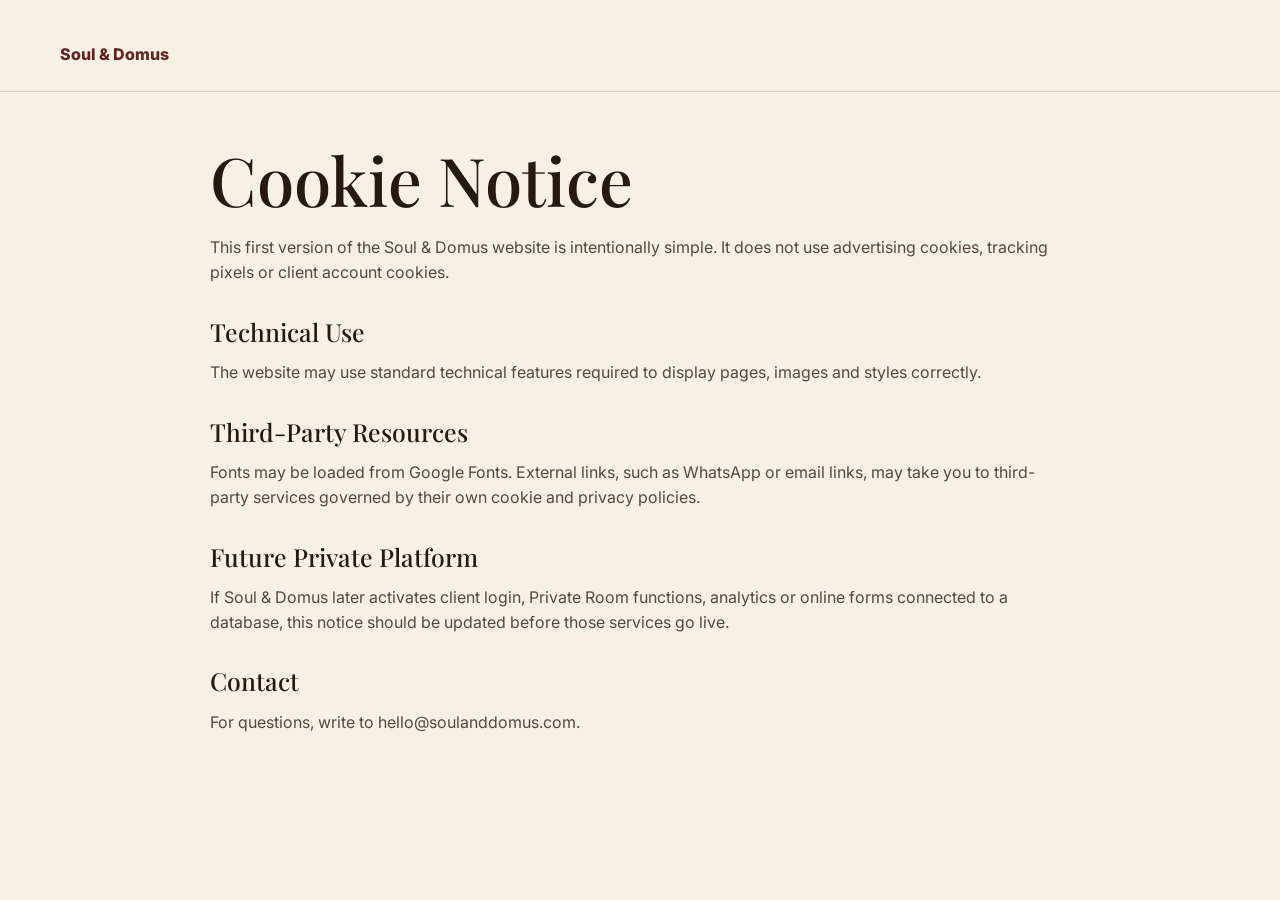
==== cookie.html @ 6a7084a2 "Add files via upload" ====
<!doctype html>
<html lang="en">
  <head>
    <meta charset="utf-8" />
    <meta name="viewport" content="width=device-width, initial-scale=1" />
    <title>Cookie Notice | Soul & Domus</title>
    <meta name="robots" content="index,follow" />
    <link rel="canonical" href="https://www.soulanddomus.com/cookie" />
    <link rel="preconnect" href="https://fonts.googleapis.com" />
    <link rel="preconnect" href="https://fonts.gstatic.com" crossorigin />
    <link
      href="https://fonts.googleapis.com/css2?family=Inter:wght@400;500;600;700&family=Playfair+Display:wght@500;600;700&display=swap"
      rel="stylesheet"
    />
    <link rel="stylesheet" href="styles.css" />
  </head>
  <body class="legal-page">
    <header class="legal-header">
      <div class="container">
        <a href="/">Soul &amp; Domus</a>
      </div>
    </header>
    <main class="legal-content">
      <h1>Cookie Notice</h1>
      <p>
        This first version of the Soul &amp; Domus website is intentionally simple.
        It does not use advertising cookies, tracking pixels or client account
        cookies.
      </p>

      <h2>Technical Use</h2>
      <p>
        The website may use standard technical features required to display pages,
        images and styles correctly.
      </p>

      <h2>Third-Party Resources</h2>
      <p>
        Fonts may be loaded from Google Fonts. External links, such as WhatsApp
        or email links, may take you to third-party services governed by their
        own cookie and privacy policies.
      </p>

      <h2>Future Private Platform</h2>
      <p>
        If Soul &amp; Domus later activates client login, Private Room functions,
        analytics or online forms connected to a database, this notice should be
        updated before those services go live.
      </p>

      <h2>Contact</h2>
      <p>For questions, write to hello@soulanddomus.com.</p>
    </main>
  </body>
</html>
---- styles.css ----
:root {
  --ink: #26190f;
  --espresso: #160f0a;
  --brown: #3a2618;
  --warm: #8c663e;
  --gold: #c69a54;
  --cream: #f7f0e5;
  --silk: #fffaf2;
  --line: rgba(68, 42, 25, 0.18);
  --green: #173b33;
  --wine: #622520;
  --shadow: 0 24px 80px rgba(29, 17, 9, 0.14);
  --serif: "Playfair Display", Georgia, serif;
  --sans: "Inter", Arial, sans-serif;
}

* {
  box-sizing: border-box;
}

html {
  scroll-behavior: smooth;
}

body {
  margin: 0;
  font-family: var(--sans);
  color: var(--ink);
  background: var(--silk);
  line-height: 1.55;
  overflow-x: hidden;
}

img {
  display: block;
  max-width: 100%;
}

a {
  color: inherit;
}

.skip-link {
  position: absolute;
  left: -999px;
  top: 12px;
  z-index: 1000;
  background: var(--silk);
  padding: 10px 14px;
}

.skip-link:focus {
  left: 12px;
}

.container {
  width: min(1160px, calc(100% - 32px));
  margin: 0 auto;
}

.site-header {
  position: fixed;
  top: 0;
  left: 0;
  right: 0;
  z-index: 50;
  display: flex;
  align-items: center;
  justify-content: space-between;
  gap: 14px;
  padding: 18px clamp(18px, 4vw, 54px);
  color: var(--silk);
  background: linear-gradient(180deg, rgba(22, 15, 10, 0.82), rgba(22, 15, 10, 0.34));
  backdrop-filter: blur(18px);
  border-bottom: 1px solid rgba(255, 250, 242, 0.12);
}

.brand {
  display: inline-flex;
  align-items: center;
  gap: 12px;
  text-decoration: none;
  min-width: 220px;
}

.brand img {
  width: 38px;
  height: 38px;
}

.brand strong {
  display: block;
  font-family: var(--serif);
  font-size: 1.05rem;
  font-weight: 600;
  letter-spacing: 0;
}

.brand small {
  display: block;
  font-size: 0.56rem;
  text-transform: uppercase;
  letter-spacing: 0.12em;
  opacity: 0.78;
  white-space: nowrap;
}

.nav {
  display: flex;
  gap: clamp(12px, 1.6vw, 22px);
  font-size: 0.77rem;
}

.nav a,
.header-cta,
.text-link {
  text-decoration: none;
}

.nav a {
  opacity: 0.84;
}

.nav a:hover,
.header-cta:hover,
.text-link:hover {
  color: var(--gold);
}

.header-cta {
  padding: 10px 16px;
  border: 1px solid rgba(255, 250, 242, 0.36);
  border-radius: 6px;
  font-size: 0.78rem;
  text-transform: uppercase;
  letter-spacing: 0.1em;
}

.hero {
  min-height: 92vh;
  position: relative;
  display: grid;
  align-items: end;
  overflow: hidden;
  color: var(--silk);
  padding: 132px 0 56px;
}

.hero-media,
.hero-shade {
  position: absolute;
  inset: 0;
}

.hero-media {
  background-image: url("assets/charme-landscape-house.png");
  background-size: cover;
  background-position: center;
}

.hero-shade {
  background:
    linear-gradient(90deg, rgba(14, 9, 5, 0.88) 0%, rgba(14, 9, 5, 0.7) 38%, rgba(14, 9, 5, 0.22) 72%, rgba(14, 9, 5, 0.46) 100%),
    linear-gradient(0deg, rgba(14, 9, 5, 0.82) 0%, rgba(14, 9, 5, 0.08) 46%, rgba(14, 9, 5, 0.62) 100%);
}

.hero-grid {
  position: relative;
  display: grid;
  grid-template-columns: minmax(0, 1fr) minmax(280px, 390px);
  gap: clamp(28px, 7vw, 90px);
  align-items: end;
}

.hero-copy {
  max-width: 980px;
}

.eyebrow {
  margin: 0 0 14px;
  text-transform: uppercase;
  letter-spacing: 0.18em;
  color: var(--gold);
  font-size: 0.74rem;
  font-weight: 700;
}

h1,
h2,
h3 {
  margin: 0;
  font-family: var(--serif);
  font-weight: 600;
  letter-spacing: 0;
  line-height: 1.02;
}

h1 {
  font-size: clamp(3rem, 5.2vw, 5.15rem);
  max-width: 980px;
}

h2 {
  font-size: clamp(2.15rem, 4.6vw, 4.7rem);
}

h3 {
  font-size: clamp(1.35rem, 2.2vw, 2rem);
}

.lead {
  margin: 24px 0 0;
  font-size: clamp(1.02rem, 1.7vw, 1.32rem);
  max-width: 650px;
  color: rgba(255, 250, 242, 0.88);
}

.hero-actions,
.form-actions {
  display: flex;
  flex-wrap: wrap;
  gap: 12px;
  margin-top: 30px;
}

.btn {
  display: inline-flex;
  min-height: 46px;
  align-items: center;
  justify-content: center;
  padding: 13px 18px;
  border-radius: 6px;
  border: 1px solid transparent;
  font-weight: 700;
  font-size: 0.9rem;
  text-decoration: none;
  cursor: pointer;
  transition: transform 0.2s ease, border-color 0.2s ease, background 0.2s ease;
}

.btn:hover {
  transform: translateY(-1px);
}

.btn.primary {
  background: var(--gold);
  color: #17100a;
}

.btn.secondary {
  background: rgba(255, 250, 242, 0.08);
  color: var(--silk);
  border-color: rgba(255, 250, 242, 0.32);
}

.btn.whatsapp {
  color: var(--green);
  background: rgba(23, 59, 51, 0.08);
  border-color: rgba(23, 59, 51, 0.2);
}

.hero-note {
  border-left: 1px solid rgba(255, 250, 242, 0.34);
  padding: 24px 0 24px 26px;
  color: rgba(255, 250, 242, 0.86);
}

.hero-note p {
  margin: 0 0 10px;
}

.hero-note p:last-child {
  margin-top: 18px;
  color: var(--gold);
  font-weight: 700;
}

.section {
  padding: clamp(74px, 11vw, 140px) 0;
}

section[id] {
  scroll-margin-top: 92px;
}

.intro-band {
  background: var(--silk);
}

.cream {
  background: var(--cream);
}

.brown,
.section-dark {
  background: var(--espresso);
  color: var(--silk);
}

.light-silk {
  background:
    linear-gradient(180deg, rgba(255, 250, 242, 0.92), rgba(247, 240, 229, 0.96)),
    url("assets/subdivision-estate-landscape.png");
  background-size: cover;
  background-position: center;
}

.section-intro {
  max-width: 780px;
}

.section-intro.narrow {
  max-width: 720px;
  margin: 0 auto 44px;
  text-align: center;
}

.section-intro p:not(.eyebrow),
.copy-block p,
.editorial-copy p,
.lifestyle-copy p,
.office-grid p,
.contact-copy p,
.value-grid p {
  font-size: 1.02rem;
  color: rgba(38, 25, 15, 0.76);
}

.dark-panel .section-intro p,
.brown p {
  color: rgba(255, 250, 242, 0.78);
}

.two-doors,
.split,
.editorial-grid,
.score-layout,
.value-grid,
.lifestyle-grid,
.office-grid,
.contact-grid {
  display: grid;
  grid-template-columns: minmax(0, 0.95fr) minmax(0, 1.05fr);
  gap: clamp(28px, 6vw, 78px);
  align-items: start;
}

.trust-first {
  background:
    linear-gradient(180deg, rgba(255, 250, 242, 0.96), rgba(247, 240, 229, 0.98)),
    url("assets/charme-landscape-house.png");
  background-size: cover;
  background-position: center;
}

.protection-section {
  background:
    linear-gradient(180deg, rgba(247, 240, 229, 0.97), rgba(255, 250, 242, 0.95)),
    url("assets/subdivision-estate-landscape.png");
  background-size: cover;
  background-position: center;
}

.protection-layout,
.protection-promise {
  display: grid;
  grid-template-columns: minmax(0, 1fr) minmax(280px, 420px);
  gap: clamp(28px, 6vw, 70px);
  align-items: center;
}

.classic-seal-card {
  padding: clamp(22px, 4vw, 38px);
  border: 1px solid var(--line);
  border-radius: 8px;
  background: rgba(255, 250, 242, 0.84);
  box-shadow: 0 18px 60px rgba(38, 25, 15, 0.1);
}

.classic-seal-card p {
  margin: 24px 0 0;
  color: rgba(38, 25, 15, 0.72);
}

.protection-seal {
  transform: none;
}

.protection-flow {
  display: grid;
  grid-template-columns: repeat(4, minmax(0, 1fr));
  gap: 14px;
  margin-top: 42px;
}

.protection-flow article,
.protection-promise > div {
  border: 1px solid var(--line);
  background: rgba(255, 250, 242, 0.82);
  border-radius: 8px;
  padding: clamp(20px, 3vw, 30px);
  box-shadow: 0 10px 40px rgba(38, 25, 15, 0.06);
}

.protection-flow article span {
  display: block;
  color: var(--gold);
  font-weight: 900;
  margin-bottom: 18px;
}

.protection-flow article h3,
.protection-promise h3 {
  margin-bottom: 14px;
}

.protection-flow article p,
.protection-promise p:not(.eyebrow) {
  margin-bottom: 0;
  color: rgba(38, 25, 15, 0.72);
}

.protection-promise {
  align-items: stretch;
  margin-top: 16px;
}

.door-grid,
.service-list,
.difference-grid,
.faq-grid {
  display: grid;
  grid-template-columns: repeat(2, minmax(0, 1fr));
  gap: 16px;
}

.door-card,
.difference-grid article,
.faq-grid article,
.service-list article,
.range-card,
.score-card,
.room-preview article,
.steps article {
  border: 1px solid var(--line);
  background: rgba(255, 250, 242, 0.72);
  border-radius: 8px;
  padding: clamp(20px, 3vw, 30px);
  box-shadow: 0 10px 40px rgba(38, 25, 15, 0.06);
  overflow: visible;
}

.difference-grid article span {
  display: inline-flex;
  align-items: center;
  justify-content: center;
  width: 34px;
  height: 34px;
  border: 1px solid rgba(198, 154, 84, 0.44);
  border-radius: 999px;
  color: var(--gold);
  font-weight: 800;
  margin-bottom: 18px;
}

.difference-grid article h3,
.faq-grid article h3 {
  margin-top: 0;
}

.region-strip {
  display: flex;
  flex-wrap: wrap;
  align-items: center;
  justify-content: center;
  gap: 10px;
  margin-top: 26px;
  padding: 16px;
  border: 1px solid var(--line);
  border-radius: 8px;
  background: rgba(255, 250, 242, 0.8);
}

.region-strip strong {
  font-family: var(--serif);
  font-size: 1.15rem;
  margin-right: 6px;
}

.region-strip span {
  padding: 8px 12px;
  border: 1px solid rgba(198, 154, 84, 0.36);
  border-radius: 999px;
  color: var(--wine);
  font-weight: 800;
  background: #fffaf2;
}

.door-card.warm {
  background: #f1e4d1;
}

.principle-strip {
  grid-column: 1 / -1;
  display: grid;
  grid-template-columns: repeat(3, minmax(0, 1fr));
  gap: 1px;
  margin-top: 18px;
  border: 1px solid var(--line);
  border-radius: 8px;
  overflow: hidden;
  background: var(--line);
}

.principle-strip p {
  margin: 0;
  min-height: 116px;
  padding: 22px;
  background: rgba(255, 250, 242, 0.82);
}

.principle-strip strong,
.principle-strip span {
  display: block;
}

.principle-strip strong {
  font-family: var(--serif);
  font-size: 1.35rem;
  line-height: 1.12;
}

.principle-strip span {
  margin-top: 8px;
  color: rgba(38, 25, 15, 0.68);
  font-size: 0.92rem;
}

.door-number {
  display: block;
  color: var(--gold);
  font-weight: 800;
  margin-bottom: 30px;
}

.door-card p,
.difference-grid p,
.faq-grid p,
.service-list p,
.steps p,
.score-card p,
.range-card p {
  color: rgba(38, 25, 15, 0.72);
  overflow-wrap: anywhere;
}

.faq-grid article {
  background: rgba(255, 250, 242, 0.9);
}

.text-link {
  display: inline-block;
  margin-top: 8px;
  font-weight: 800;
  color: var(--wine);
}

.copy-block {
  max-width: 640px;
}

.image-panel {
  margin: 0;
  overflow: hidden;
  border-radius: 8px;
  box-shadow: var(--shadow);
  background: var(--brown);
}

.image-panel img {
  width: 100%;
  height: 100%;
  min-height: 360px;
  object-fit: cover;
}

.image-panel.tall img {
  min-height: 570px;
}

.editorial-copy {
  align-self: center;
}

.quiet-callout {
  margin-top: 24px;
  border-left: 2px solid var(--gold);
  padding: 16px 0 16px 20px;
}

.quiet-callout strong,
.quiet-callout span {
  display: block;
}

.quiet-callout span {
  margin-top: 8px;
  color: rgba(38, 25, 15, 0.72);
}

.charme-tags {
  display: flex;
  flex-wrap: wrap;
  gap: 10px;
  margin-top: 28px;
}

.charme-tags span {
  display: inline-flex;
  align-items: center;
  min-height: 34px;
  border: 1px solid rgba(198, 154, 84, 0.42);
  border-radius: 999px;
  padding: 7px 13px;
  color: var(--brown);
  background: rgba(255, 250, 242, 0.72);
  font-size: 0.78rem;
  text-transform: uppercase;
  letter-spacing: 0.1em;
  font-weight: 800;
}

.dark-panel {
  background:
    linear-gradient(180deg, rgba(22, 15, 10, 0.94), rgba(39, 25, 15, 0.96)),
    url("assets/subdivision-estate-landscape.png");
  background-size: cover;
  background-position: center;
  color: var(--silk);
}

.stat-grid {
  display: grid;
  grid-template-columns: repeat(4, minmax(0, 1fr));
  gap: 16px;
}

.stat-grid article {
  border: 1px solid rgba(255, 250, 242, 0.14);
  border-radius: 8px;
  padding: 24px;
  background: rgba(255, 250, 242, 0.06);
}

.stat-grid span {
  display: block;
  font-family: var(--serif);
  font-size: clamp(2rem, 4vw, 4rem);
  color: var(--gold);
  line-height: 1;
}

.stat-grid p {
  min-height: 86px;
  color: rgba(255, 250, 242, 0.85);
}

.stat-grid small,
.source-note {
  color: rgba(255, 250, 242, 0.58);
  font-size: 0.78rem;
}

.source-note {
  margin-top: 18px;
}

.source-note a {
  color: var(--gold);
  font-weight: 700;
  text-decoration: none;
}

.source-note.light {
  color: rgba(38, 25, 15, 0.58);
  text-align: center;
}

.score-card {
  background: #fffaf2;
}

.score-top {
  display: flex;
  align-items: center;
  justify-content: space-between;
  gap: 14px;
  border-bottom: 1px solid var(--line);
  padding-bottom: 18px;
  margin-bottom: 18px;
}

.score-top span {
  text-transform: uppercase;
  letter-spacing: 0.14em;
  font-size: 0.72rem;
  color: var(--warm);
  font-weight: 800;
}

.score-top strong {
  font-family: var(--serif);
  font-size: 3rem;
  color: var(--green);
}

.score-row {
  display: grid;
  grid-template-columns: 170px 1fr;
  gap: 16px;
  align-items: center;
  margin: 14px 0;
  font-size: 0.9rem;
}

.score-row div {
  height: 8px;
  border-radius: 99px;
  background: rgba(38, 25, 15, 0.12);
  overflow: hidden;
}

.score-row i {
  display: block;
  height: 100%;
  border-radius: 99px;
  background: linear-gradient(90deg, var(--gold), var(--green));
}

.micro-disclaimer {
  border-top: 1px solid var(--line);
  margin-top: 22px;
  padding-top: 14px;
  font-size: 0.86rem !important;
}

.steps {
  display: grid;
  grid-template-columns: repeat(4, minmax(0, 1fr));
  gap: 14px;
}

.review-seal-grid {
  display: grid;
  grid-template-columns: 280px minmax(0, 1fr);
  gap: clamp(24px, 5vw, 58px);
  align-items: center;
  margin: 0 0 36px;
  padding: clamp(22px, 4vw, 36px);
  border: 1px solid var(--line);
  border-radius: 8px;
  background:
    linear-gradient(135deg, rgba(255, 250, 242, 0.92), rgba(247, 240, 229, 0.76)),
    url("assets/charme-landscape-house.png");
  background-size: cover;
  background-position: center;
  box-shadow: 0 18px 60px rgba(38, 25, 15, 0.08);
}

.review-seal {
  width: 230px;
  aspect-ratio: 1;
  margin: 0 auto;
  display: grid;
  place-items: center;
  text-align: center;
  border-radius: 50%;
  color: var(--brown);
  border: 2px solid rgba(58, 38, 24, 0.58);
  box-shadow:
    inset 0 0 0 9px rgba(255, 250, 242, 0.62),
    inset 0 0 0 11px rgba(58, 38, 24, 0.3),
    0 18px 46px rgba(38, 25, 15, 0.18);
  background: rgba(255, 250, 242, 0.62);
  transform: rotate(-4deg);
}

.review-seal span,
.review-seal em {
  display: block;
  text-transform: uppercase;
  letter-spacing: 0.16em;
  font-size: 0.66rem;
  font-style: normal;
  font-weight: 800;
}

.review-seal strong {
  display: block;
  font-family: var(--serif);
  font-size: 2.15rem;
  line-height: 1;
  margin: 8px 0;
  color: var(--brown);
}

.review-seal-copy h3 {
  max-width: 660px;
  margin-bottom: 16px;
}

.review-seal-copy p:not(.eyebrow) {
  max-width: 740px;
  color: rgba(38, 25, 15, 0.74);
}

.steps article {
  min-height: 240px;
}

.steps span {
  display: block;
  color: var(--gold);
  font-weight: 900;
  margin-bottom: 18px;
}

.steps strong {
  display: block;
  font-family: var(--serif);
  font-size: 1.25rem;
  line-height: 1.1;
}

.value-grid {
  align-items: center;
}

.range-card {
  background: rgba(255, 250, 242, 0.08);
  border-color: rgba(255, 250, 242, 0.16);
  color: var(--silk);
}

.range-card > span {
  display: block;
  color: var(--gold);
  text-transform: uppercase;
  letter-spacing: 0.13em;
  font-size: 0.72rem;
  font-weight: 800;
  margin-bottom: 16px;
}

.range-line {
  display: flex;
  align-items: baseline;
  justify-content: space-between;
  gap: 18px;
  border-top: 1px solid rgba(255, 250, 242, 0.18);
  padding: 17px 0;
}

.range-line strong {
  color: var(--silk);
}

.range-line em {
  color: var(--gold);
  font-style: normal;
  font-family: var(--serif);
  font-size: 1.42rem;
}

.room-preview {
  display: grid;
  grid-template-columns: repeat(4, minmax(0, 1fr));
  gap: 14px;
  margin-top: 42px;
}

.room-preview article span {
  display: block;
  color: var(--warm);
  font-size: 0.72rem;
  text-transform: uppercase;
  letter-spacing: 0.13em;
  font-weight: 800;
  margin-bottom: 12px;
}

.room-preview article strong {
  display: block;
  font-family: var(--serif);
  font-size: 1.2rem;
  line-height: 1.18;
}

.service-grid {
  display: grid;
  gap: 40px;
}

.office-section {
  background: #efe3d2;
}

.contact-section {
  background:
    linear-gradient(90deg, rgba(22, 15, 10, 0.96), rgba(22, 15, 10, 0.85)),
    url("assets/charme-landscape-house.png");
  background-size: cover;
  background-position: center;
  color: var(--silk);
}

.contact-copy p {
  color: rgba(255, 250, 242, 0.82);
}

.quote {
  margin-top: 36px;
  padding-top: 28px;
  border-top: 1px solid rgba(255, 250, 242, 0.22);
  font-family: var(--serif);
  font-size: 1.5rem !important;
  line-height: 1.2;
}

.quote span {
  display: block;
  margin-top: 12px;
  font-family: var(--sans);
  font-size: 0.75rem;
  text-transform: uppercase;
  letter-spacing: 0.16em;
  color: var(--gold);
}

.client-form {
  background: rgba(255, 250, 242, 0.96);
  color: var(--ink);
  border-radius: 8px;
  padding: clamp(20px, 3vw, 34px);
  box-shadow: var(--shadow);
}

.form-row {
  display: grid;
  grid-template-columns: repeat(2, minmax(0, 1fr));
  gap: 14px;
}

label {
  display: block;
  font-weight: 800;
  font-size: 0.78rem;
  color: var(--brown);
  margin-bottom: 14px;
}

input,
select,
textarea {
  width: 100%;
  margin-top: 8px;
  border: 1px solid rgba(58, 38, 24, 0.22);
  border-radius: 6px;
  background: #fffdfa;
  color: var(--ink);
  padding: 12px 13px;
  font: inherit;
  font-size: 0.94rem;
}

textarea {
  resize: vertical;
}

input:focus,
select:focus,
textarea:focus {
  outline: 2px solid rgba(198, 154, 84, 0.38);
  border-color: var(--gold);
}

.consent {
  display: grid;
  grid-template-columns: 22px 1fr;
  gap: 10px;
  align-items: start;
  font-weight: 600;
  line-height: 1.45;
}

.consent input {
  margin-top: 2px;
}

.hidden-field {
  position: absolute;
  left: -9999px;
}

.form-note {
  color: rgba(38, 25, 15, 0.58);
  font-size: 0.82rem;
  margin-bottom: 0;
}

.contact-lines {
  display: grid;
  gap: 12px;
  margin-top: 24px;
  font-weight: 800;
}

.contact-lines a {
  color: var(--wine);
  text-decoration: none;
}

.site-footer {
  background: var(--espresso);
  color: rgba(255, 250, 242, 0.78);
  padding: 38px 0;
}

.footer-grid {
  display: grid;
  grid-template-columns: 260px 1fr;
  gap: 28px;
  align-items: start;
}

.footer-grid strong {
  font-family: var(--serif);
  color: var(--gold);
  font-size: 1.5rem;
}

.footer-grid p {
  margin: 6px 0 0;
  font-size: 0.82rem;
}

.footer-links {
  display: flex;
  flex-wrap: wrap;
  gap: 14px;
  margin-top: 18px;
}

.footer-links a {
  color: var(--gold);
  font-size: 0.82rem;
  font-weight: 700;
  text-decoration: none;
}

.legal-page {
  background: var(--cream);
  color: var(--ink);
}

.legal-header {
  padding: 42px 0 24px;
  border-bottom: 1px solid var(--line);
}

.legal-header a {
  color: var(--wine);
  font-weight: 800;
  text-decoration: none;
}

.legal-content {
  width: min(860px, calc(100% - 32px));
  margin: 0 auto;
  padding: 54px 0 70px;
}

.legal-content h1,
.legal-content h2 {
  font-family: var(--serif);
  font-weight: 500;
}

.legal-content h1 {
  font-size: clamp(2.2rem, 6vw, 4.2rem);
  line-height: 1;
  margin: 0 0 22px;
}

.legal-content h2 {
  font-size: 1.55rem;
  margin: 34px 0 10px;
}

.legal-content p,
.legal-content li {
  color: rgba(38, 25, 15, 0.78);
}

.legal-content ul {
  padding-left: 20px;
}

@media (max-width: 1120px) {
  .nav,
  .header-cta {
    display: none;
  }
}

@media (max-width: 940px) {
  .site-header {
    position: absolute;
  }

  .nav,
  .header-cta {
    display: none;
  }

  .hero {
    min-height: auto;
    padding: 112px 0 44px;
  }

  .hero-grid,
  .two-doors,
  .split,
  .protection-layout,
  .protection-promise,
  .editorial-grid,
  .score-layout,
  .value-grid,
  .lifestyle-grid,
  .office-grid,
  .contact-grid,
  .footer-grid {
    grid-template-columns: 1fr;
  }

  .hero-note {
    border-left: 0;
    border-top: 1px solid rgba(255, 250, 242, 0.3);
    padding: 22px 0 0;
  }

  .stat-grid,
  .steps,
  .difference-grid,
  .faq-grid,
  .review-seal-grid,
  .room-preview,
  .protection-flow {
    grid-template-columns: repeat(2, minmax(0, 1fr));
  }

  .image-panel.tall img {
    min-height: 360px;
  }
}

@media (max-width: 660px) {
  .container {
    width: 100%;
    max-width: 100%;
    padding-left: 16px;
    padding-right: 16px;
  }

  .brand {
    min-width: 0;
  }

  .brand small {
    display: none;
  }

  h1 {
    font-size: clamp(1.95rem, 8.2vw, 2.05rem);
    line-height: 1.03;
    max-width: 100%;
  }

  h2 {
    font-size: clamp(1.8rem, 8.8vw, 2.5rem);
    line-height: 1.08;
    max-width: 100%;
  }

  .lead {
    font-size: 0.98rem;
  }

  .hero-copy,
  .hero-note,
  .section-intro,
  .editorial-copy,
  .lifestyle-copy,
  .contact-copy {
    min-width: 0;
    overflow-wrap: normal;
    word-break: normal;
  }

  .section {
    padding: 62px 0;
  }

  .door-grid,
  .principle-strip,
  .service-list,
  .difference-grid,
  .faq-grid,
  .stat-grid,
  .steps,
  .review-seal-grid,
  .room-preview,
  .protection-flow,
  .form-row {
    grid-template-columns: 1fr;
  }

  .door-card,
  .service-list article,
  .difference-grid article,
  .faq-grid article,
  .range-card,
  .score-card,
  .room-preview article,
  .steps article,
  .protection-flow article {
    min-height: auto;
  }

  .hero-grid,
  .two-doors,
  .split,
  .protection-layout,
  .protection-promise,
  .editorial-grid,
  .score-layout,
  .value-grid,
  .lifestyle-grid,
  .office-grid,
  .contact-grid,
  .footer-grid,
  .door-grid,
  .principle-strip,
  .service-list,
  .difference-grid,
  .faq-grid,
  .stat-grid,
  .steps,
  .review-seal-grid,
  .room-preview,
  .protection-flow {
    width: 100%;
    max-width: 100%;
    min-width: 0;
  }

  .hero-grid > *,
  .two-doors > *,
  .split > *,
  .protection-layout > *,
  .protection-promise > *,
  .editorial-grid > *,
  .score-layout > *,
  .value-grid > *,
  .lifestyle-grid > *,
  .office-grid > *,
  .contact-grid > *,
  .footer-grid > *,
  .door-grid > *,
  .principle-strip > *,
  .service-list > *,
  .difference-grid > *,
  .faq-grid > *,
  .stat-grid > *,
  .steps > *,
  .review-seal-grid > *,
  .room-preview > *,
  .protection-flow > * {
    min-width: 0;
    max-width: 100%;
  }

  .score-row {
    grid-template-columns: 1fr;
    gap: 8px;
  }

  .range-line {
    display: block;
  }

  .range-line em {
    display: block;
    margin-top: 4px;
  }

  .btn {
    width: 100%;
  }
}

@media print {
  .site-header {
    position: static;
  }

  .door-card,
  .service-list article,
  .difference-grid article,
  .faq-grid article,
  .range-card,
  .score-card,
  .review-seal-grid,
  .room-preview article,
  .protection-flow article,
  .protection-promise > div,
  .steps article,
  .client-form,
  .image-panel {
    break-inside: avoid;
    page-break-inside: avoid;
    overflow: visible;
  }

  .hero,
  .section {
    break-inside: auto;
    page-break-inside: auto;
  }

  h1,
  h2,
  h3,
  p,
  a,
  label,
  strong,
  span {
    overflow-wrap: break-word;
  }
}
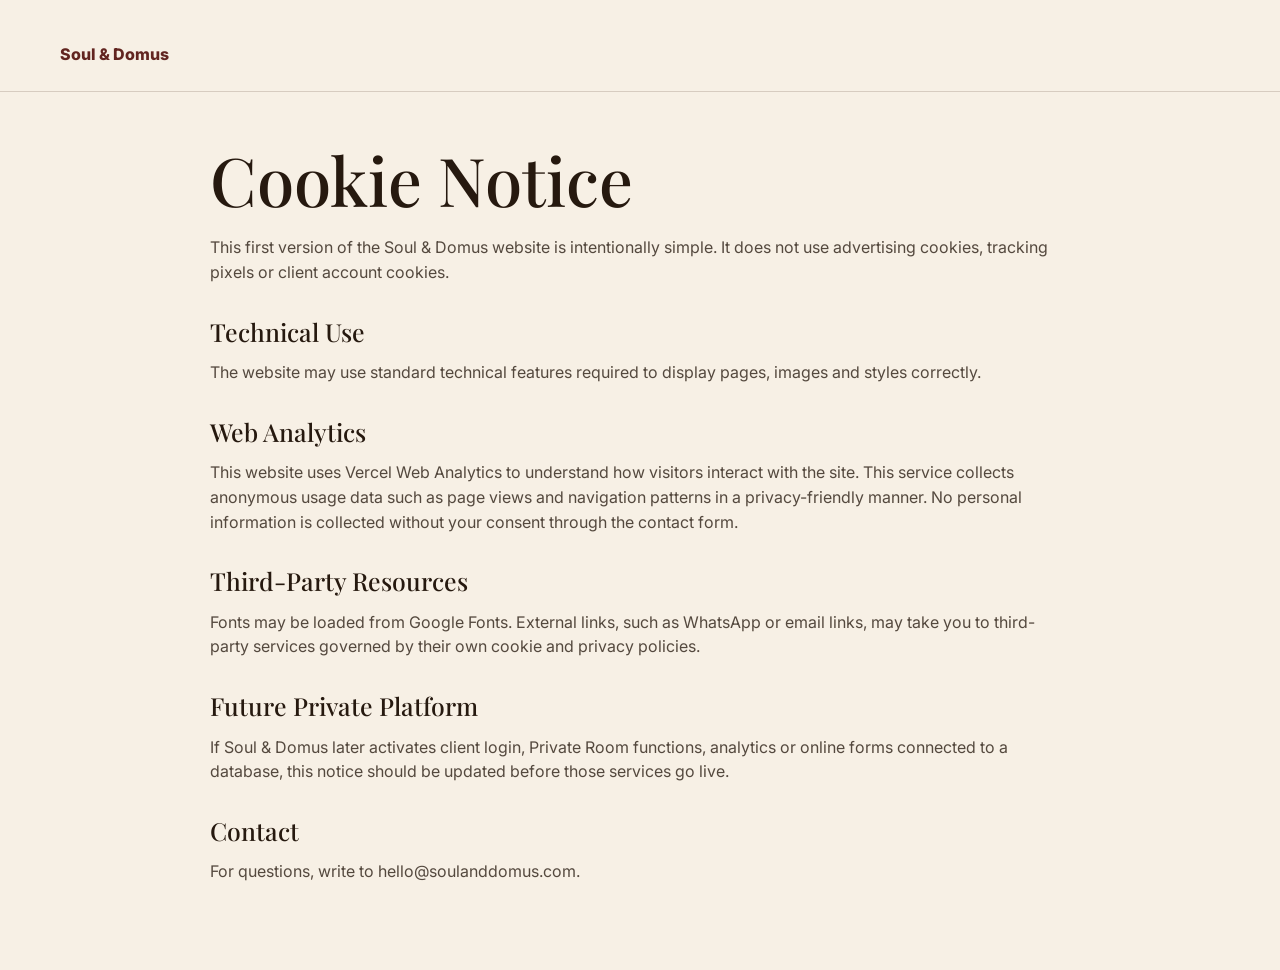
==== commit c91a5257: "Install Vercel Web Analytics # Vercel Web Analytics Implementation  ## Summary Successfully installe" ====
--- a/cookie.html
+++ b/cookie.html
@@ -13,6 +13,7 @@
       rel="stylesheet"
     />
     <link rel="stylesheet" href="styles.css" />
+    <script defer src="https://cdn.vercel-insights.com/v1/script.js"></script>
   </head>
   <body class="legal-page">
     <header class="legal-header">
@@ -34,6 +35,14 @@
         images and styles correctly.
       </p>
 
+      <h2>Web Analytics</h2>
+      <p>
+        This website uses Vercel Web Analytics to understand how visitors interact
+        with the site. This service collects anonymous usage data such as page views
+        and navigation patterns in a privacy-friendly manner. No personal information
+        is collected without your consent through the contact form.
+      </p>
+
       <h2>Third-Party Resources</h2>
       <p>
         Fonts may be loaded from Google Fonts. External links, such as WhatsApp
--- a/styles.css
+++ b/styles.css
@@ -83,9 +83,11 @@
   min-width: 220px;
 }
 
-.brand img {
+.brand img,
+.brand-mark {
   width: 38px;
   height: 38px;
+  flex: 0 0 auto;
 }
 
 .brand strong {
